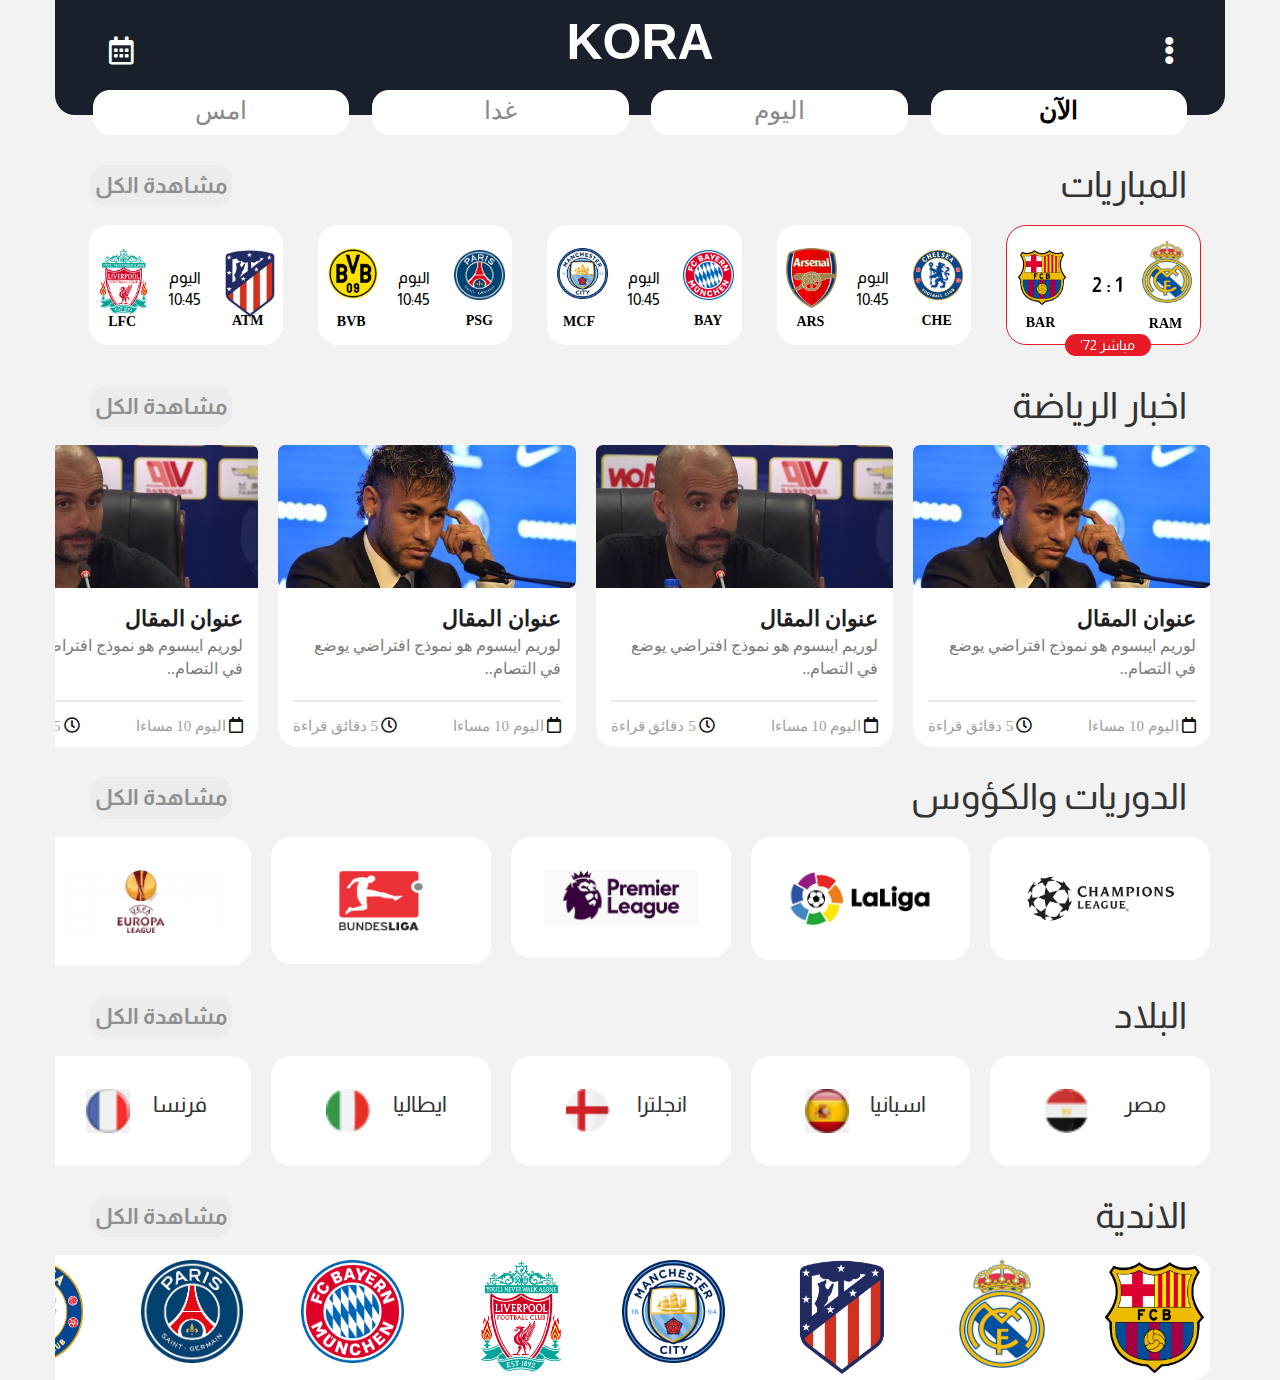
==== index.html @ 24bb3cb2 "remove old images and add new image and add some adjustment" ====
<!DOCTYPE html>
<html lang="ar" dir="ltr">
    <head>
        <meta charset="utf-8">
        <meta name="viewport" content="width=device-width, initial-scale=1.0">
        <title>Koora page</title>
        <link rel="stylesheet" href="css/all.min.css">
        <link rel="stylesheet" href="https://fonts.googleapis.com/css2?family=Almarai&display=swap">
        <link rel="stylesheet" href="https://fonts.googleapis.com/css2?family=Almarai:wght@400;700&display=swap">
        <link rel="stylesheet" href="css/bootstrap-rtl.min.css">
        <link rel="stylesheet" href="https://cdnjs.cloudflare.com/ajax/libs/OwlCarousel2/2.3.4/assets/owl.carousel.min.css">
        <link rel="stylesheet" href="css/bootstrap.css">
        <link rel="stylesheet" href="css/home.css?v=6">
    </head>
    <body>
        <!-- start header -->
        <section class="header">
            <div class="container special-container">
                    <h1 class="text-center">KORA</h1>
                    <div class="icon-left">
                        <i class="far fa-calendar-alt fa-2x fa-fw"></i>
                    </div>
                    <div class="icon-right">
                        <i class="fas fa-ellipsis-v fa-2x fa-fw"></i>
                    </div>
                    <div class="boxs">
                        <div class="box col-xs-3"> امس</div>
                        <div class="box col-xs-3">غدا</div>
                        <div class="box col-xs-3">اليوم</div>
                        <div class="box col-xs-3"><span class="active">الآن</span></div>
                    </div>
                    <div class="clearfix"></div>
            </div>
        </section>
        <!-- end header -->

        <!-- start section matches -->
        <section class="matches">
            <div class="container">
                <div class="row">
                    <div class="head head-special">
                        <h2> المباريات </h2>
                        <button>مشاهدة الكل</button>
                    </div>

                    <div class="slider owl-carousel">
                        <a href="Running-match.html">
                            <div class="main">
                                <div class="card card-height card-border">
                                    <div class="cont-img img-right img-rma">
                                        <img src="img/home/Real_Madrid.png" alt="RAM">
                                    </div>
                                    <div class="abb abb-ram">RAM</div>
                                    
                                    <div class="spacial-one">1 : 2</div>
                                    <div class="cont-img img-left img-bar">
                                        <img src="img/home/Barca.png" alt="BAR">
                                    </div>
                                    <div class="abb abb-bar">BAR</div>
                                </div>
                                <div class="live"> مباشر 72'</div>
                            </div>
                        </a>

                        <a href="Running-match.html">
                            <div class="main">
                                <div class="card card-height">
                                    <div class="cont-img img-right img-che">
                                        <img src="img/home/Chelsea.png" alt="CHE">
                                    </div>
                                    <div class="abb abb-che">CHE</div>
                                    
                                    <div class="spacial-two"> اليوم <br> 10:45 </div>
                                    <div class="cont-img img-left img-arc">
                                        <img src="img/home/Arsenal.png" alt="ARS">
                                    </div>
                                    <div class="abb abb-arc">ARS</div>
                                </div>
                            </div>
                        </a>

                        <a href="Running-match.html">
                            <div class="main">
                                <div class="card card-height">
                                    <div class="cont-img img-right img-che">
                                        <img src="img/home/Bayern.png" alt="BAY">
                                    </div>
                                    <div class="abb abb-che">BAY</div>
                                    
                                    <div class="spacial-two"> اليوم <br> 10:45 </div>
                                    <div class="cont-img img-left img-arc">
                                        <img src="img/home/Manchester_City.png" alt="MCF">
                                    </div>
                                    <div class="abb abb-arc">MCF</div>
                                </div>
                            </div>
                        </a>
                        
                        <a href="Running-match.html">
                            <div class="main">
                                <div class="card card-height">
                                    <div class="cont-img img-right img-che">
                                        <img src="img/home/Paris_san.png" alt="PSG">
                                    </div>
                                    <div class="abb abb-che">PSG</div>
                                    
                                    <div class="spacial-two"> اليوم <br> 10:45 </div>
                                    <div class="cont-img img-left img-arc">
                                        <img src="img/home/Borussia_Dortmund.png" alt="BVB">
                                    </div>
                                    <div class="abb abb-arc">BVB</div>
                                </div>
                            </div>
                        </a>
                        
                        <a href="Running-match.html">
                            <div class="main">
                                <div class="card card-height">
                                    <div class="cont-img img-right img-che">
                                        <img src="img/home/Atletico_Madrid.png" alt="ATM">
                                    </div>
                                    <div class="abb abb-che">ATM</div>
                                    
                                    <div class="spacial-two"> اليوم <br> 10:45 </div>
                                    <div class="cont-img img-left img-arc">
                                        <img src="img/home/Liverpool.png" alt="LFC">
                                    </div>
                                    <div class="abb abb-arc">LFC</div>
                                </div>
                            </div>
                        </a>
                        
                    </div>
                </div>
            </div>
        </section>
        <!-- End section matches -->

        <!-- start section article -->
        <section class="article">
            <div class="container">
                <div class="row">
                    <div class="head">
                        <h2> اخبار الرياضة </h2>
                        <button>مشاهدة الكل</button>
                    </div>

                    <div class="slider1 owl-carousel">
                        <a href="news.html">
                            <div class="card ">
                                <div class="img">
                                    <img src="img/home/img1.png" alt="img1">
                                </div>
                                <div class="content">
                                    <div class="title">عنوان المقال</div>
                                    <p>لوريم ايبسوم هو نموذج افتراضي يوضع في التصام..</p>
                                    <hr>
                                    <div class="btnone">
                                        <i class="far fa-calendar"></i>
                                        <span> اليوم 10 مساءا </span>
                                    </div>
                                    <div class="btntwo">
                                        <i class="far fa-clock"></i>
                                        <span>  5 دقائق قراءة</span>
                                    </div>
                                </div>
                            </div>
                        </a>
                        
                        <a href="news.html">
                            <div class="card ">
                                <div class="img">
                                    <img src="img/home/img2.png" alt="img2">
                                </div>
                                <div class="content">
                                    <div class="title">عنوان المقال</div>
                                    <p>لوريم ايبسوم هو نموذج افتراضي يوضع في التصام..</p>
                                    <hr>
                                    <div class="btnone">
                                        <i class="far fa-calendar"></i>
                                        <span> اليوم 10 مساءا </span>
                                    </div>
                                    <div class="btntwo">
                                        <i class="far fa-clock"></i>
                                        <span>  5 دقائق قراءة</span>
                                    </div>
                                </div>
                            </div>
                        </a>

                        <a href="news.html">
                            <div class="card ">
                                <div class="img">
                                    <img src="img/home/img1.png" alt="img1">
                                </div>
                                <div class="content">
                                    <div class="title">عنوان المقال</div>
                                    <p>لوريم ايبسوم هو نموذج افتراضي يوضع في التصام..</p>
                                    <hr>
                                    <div class="btnone">
                                        <i class="far fa-calendar"></i>
                                        <span> اليوم 10 مساءا </span>
                                    </div>
                                    <div class="btntwo">
                                        <i class="far fa-clock"></i>
                                        <span>  5 دقائق قراءة</span>
                                    </div>
                                </div>
                            </div>
                        </a>

                        <a href="news.html">
                            <div class="card ">
                                <div class="img">
                                    <img src="img/home/img2.png" alt="img2">
                                </div>
                                <div class="content">
                                    <div class="title">عنوان المقال</div>
                                    <p>لوريم ايبسوم هو نموذج افتراضي يوضع في التصام..</p>
                                    <hr>
                                    <div class="btnone">
                                        <i class="far fa-calendar"></i>
                                        <span> اليوم 10 مساءا </span>
                                    </div>
                                    <div class="btntwo">
                                        <i class="far fa-clock"></i>
                                        <span>  5 دقائق قراءة</span>
                                    </div>
                                </div>
                            </div>
                        </a>

                        <a href="news.html">
                            <div class="card ">
                                <div class="img">
                                    <img src="img/home/img1.png" alt="img1">
                                </div>
                                <div class="content">
                                    <div class="title">عنوان المقال</div>
                                    <p>لوريم ايبسوم هو نموذج افتراضي يوضع في التصام..</p>
                                    <hr>
                                    <div class="btnone">
                                        <i class="far fa-calendar"></i>
                                        <span> اليوم 10 مساءا </span>
                                    </div>
                                    <div class="btntwo">
                                        <i class="far fa-clock"></i>
                                        <span>  5 دقائق قراءة</span>
                                    </div>
                                </div>
                            </div>
                        </a>

                    </div>
                </div>
            </div>
        </section>
        <!-- End section artical -->

        <!-- Start section league -->
        <section class="league">
            <div class="container">
                <div class="row">
                    <div class="head">
                        <h2> الدوريات والكؤوس </h2>
                        <button>مشاهدة الكل</button>
                    </div>

                    <div class="slider2 owl-carousel">
                        <div class="card ">
                            <div class="img img-format">
                                <img src="img/home/01.png" alt="Champios legague">
                            </div>
                        </div>

                        <div class="card ">
                            <div class="img img-format">
                                <img src="img/home/02.png" alt="laliga">
                            </div>
                        </div>

                        <div class="card ">
                            <div class="img img-format">
                                <img src="img/home/03.jpg" alt="primer league">
                            </div>
                        </div>

                        <div class="card ">
                            <div class="img img-format">
                                <img src="img/home/04.jpg" alt="Boundes liga">
                            </div>
                        </div>

                        <div class="card ">
                            <div class="img img-format">
                                <img src="img/home/05.jpg" alt="europa legague">
                            </div>
                        </div>

                    </div>
                </div>
            </div>
        </section>
        <!-- End section league -->

        <!-- start section countries -->
        <section class="countries">
            <div class="container">
                <div class="row">
                    <div class="head">
                        <h2>  البلاد </h2>
                        <button>مشاهدة الكل</button>
                    </div>
                    <div class="slider3 owl-carousel">
                        <div class="card">
                            <div class="img">
                                <span>مصر</span>
                                <img src="img/home/egypt.png" alt="flag of egypt">
                            </div>
                        </div>
                        <div class="card">
                            <div class="img">
                                <span>اسبانيا</span>
                                <img src="img/home/spanish.png" alt="flag of spanish">
                            </div>
                        </div>
                        <div class="card">
                            <div class="img">
                                <span>انجلترا</span>
                                <img src="img/home/england.png" alt="flag of england">
                            </div>
                        </div>
                        <div class="card">
                            <div class="img">
                                <span>ايطاليا</span>
                                <img src="img/home/italy.png" alt="flag of Italy">
                            </div>
                        </div>
                        <div class="card">
                            <div class="img">
                                <span>فرنسا</span>
                                <img src="img/home/france.png" alt="flag of France">
                            </div>
                        </div>

                    </div>
                </div>
            </div>
        </section>
        <!-- End section countries -->

        <!-- start section clubs -->
        <section class="countries">
            <div class="container">
                <div class="row">
                    <div class="head">
                        <h2>  الاندية </h2>
                        <button>مشاهدة الكل</button>
                    </div>

                    <div class="slider4 owl-carousel">
                        <a href="club.html">
                            <div class="card">
                                <div class="img">
                                    <img src="img/home/Barca.png" alt="Barca_logo">
                                </div>
                            </div>
                        </a>
                        
                        <a href="club.html">
                            <div class="card">
                                <div class="img reset-image">
                                    <img src="img/home/Real_Madrid.png" alt="Real_Madrid_logo">
                                </div>
                            </div>
                        </a>

                        <a href="club.html">
                            <div class="card">
                                <div class="img reset-image">
                                    <img src="img/home/Atletico_Madrid.png" alt="Atletico_Madrid_logo">
                                </div>
                            </div>
                        </a>
                        
                        <a href="club.html">
                            <div class="card">
                                <div class="img">
                                    <img src="img/home/Manchester_City.png" alt="Manchester_City_logo">
                                </div>
                            </div>
                        </a>

                        <a href="club.html">
                            <div class="card">
                                <div class="img reset-image">
                                    <img src="img/home/Liverpool.png" alt="Liverpool_logo">
                                </div>
                            </div>
                        </a>

                        <a href="club.html">
                            <div class="card">
                                <div class="img">
                                    <img src="img/home/Bayern.png" alt="Bayern_logo">
                                </div>
                            </div>
                        </a>

                        <a href="club.html">
                            <div class="card">
                                <div class="img">
                                    <img src="img/home/Paris_san.png" alt="Paris_san_logo">
                                </div>
                            </div>
                        </a>

                        <a href="club.html">
                            <div class="card">
                                <div class="img">
                                    <img src="img/home/Chelsea.png" alt="Chelsea_logo">
                                </div>
                            </div>
                        </a>

                        <a href="club.html">
                            <div class="card">
                                <div class="img">
                                    <img src="img/home/Borussia_Dortmund.png" alt="Borussia_Dortmund_logo">
                                </div>
                            </div>
                        </a>

                    </div>
                </div>
            </div>
        </section>
        <!-- End section clubs -->

        <script src="https://code.jquery.com/jquery-3.5.1.js"></script>
        <script src="https://cdnjs.cloudflare.com/ajax/libs/OwlCarousel2/2.3.4/owl.carousel.min.js"></script>
        <script src="js/bootstrap.min.js"></script>
        <script>
            
        $(".slider").owlCarousel({
        loop: true,
        rtl: true,
        // items: 1.4,
        nav:false,
        responsiveClass: true,
            responsive: {
                0: {
                    items: 1.85 ,
                    margin:10
                },
                200: {
                    items: 1.0 ,
                    margin:10
                },
                280: {
                    items: 1.13 ,
                    margin:5
                },
                300: {
                    items: 1.3 ,
                    margin:16
                },
                320: {
                    items: 1.25 ,
                    margin:16
                },
                360: {
                    items: 1.4 ,
                    margin:16
                },
                375: {
                    items: 1.464 ,
                    margin:16
                },
                400: {
                    items: 1.6 ,
                    margin:16
                },
                470: {
                    items: 1.8 ,
                    margin:16
                },
                500: {
                    items: 2.1 ,
                    margin:10
                },
                540: {
                    items: 2.15 ,
                    margin:10
                },
                600: {
                    items: 2.35 ,
                    margin:10
                },
                630: {
                    items: 2.35 ,
                    margin:10
                },
                656: {
                    items: 2.5 ,
                    margin:10
                },
                700: {
                    items: 2.7 ,
                    margin:10
                },
                730: {
                    items: 2.9 ,
                    margin:10
                },
                760: {
                    items: 3.1 ,
                    margin:10
                },
                1000: {
                    items:4.2,
                    margin:15
                },
                1200: {
                    items:5.1,
                    margin:15
                },
                1500: {
                    items:5.15,
                    margin:15
                }
            }
        });

        $(".slider1").owlCarousel({
        loop: true,
        rtl: true,
        nav:false,
        responsiveClass: true,
            responsive: {
                0: {
                    items: 1.4 ,
                    margin:15
                },
                600: {
                    items: 2.2 ,
                    margin:20
                },
                1000: {
                    items: 3.7 ,
                    margin:20
                }
            }
        });

        $(".slider2").owlCarousel({
        loop: true,
        rtl: true,
        nav:false,
        responsiveClass: true,
            responsive: {
                0: {
                    items: 2.2,
                    margin:15
                },
                200: {
                    items: 2.2,
                    margin:10
                },
                600: {
                    items: 4.9,
                    margin:20
                },
                1000: {
                    items: 4.9,
                    margin:20
                }
            }
        });

        $(".slider3").owlCarousel({
        loop: true,
        rtl: true,
        nav:false,
        responsiveClass: true,
            responsive: {
                0: {
                    items: 3.5,
                    margin:15
                },
                200: {
                    items: 2.5,
                    margin:10
                },
                300: {
                    items: 3.5,
                    margin:10
                },
                500: {
                    items: 4.5,
                    margin:15
                },
                600: {
                    items: 4.9,
                    margin:20
                },
                700: {
                    items: 4.5,
                    margin:10
                },
                1000: {
                    items: 4.9,
                    margin:20
                }
            }
        });

        $(".slider4").owlCarousel({
        loop: true,
        rtl: true,
        nav:false,
        responsiveClass: true,
            responsive: {
                0: {
                    items: 7.2,
                    margin:5
                },
                600: {
                    items: 7.2,
                    // margin:20
                },
                1000: {
                    items: 7.2,
                }
            }
        });
        </script>
    </body>
</html>
---- css/home.css ----
body 
{
    background-color: #f2f2f2;
    font-family: Almarai ;
}
a {
    color: #000 !important;
    text-decoration: none !important;
}
/* start header */
.special-container {background-color: #191f2b;color: #FFF;border-radius: 0 0 20px 20px;}
.header{font-family: clear_sans, sans-serif;}
.header h1 {font-size:50px;font-weight: bold;margin: 0;margin-top: 15px;}
.icon-left {position:relative ;left:3%;}
.icon-left i {float: left;margin-top: -33px;} 
.icon-right {position:relative ;right:2%;}
.icon-right i {float: right;margin-top: -33px;} 
.box 
{
    font-size: 25px;
    line-height: 1.6;
    background-color:#FFF;
    border-radius: 17px;
    text-align: center;
    height: 45px;
    width: 22.5%;
    margin-left: 2%;
    top: 20px;
    color:#898989;
}
.box .active {font-weight: bold;color: #000;}
.clearfix {clear: both;}
/* end header */

/* start matches */
.row {margin-right:0;}
.head-special {margin-top: 50px !important;}
.head {margin-top: 30px;}
.head h2 {font-size: 36px;margin: 0;display: inline;margin-right:2%;}
button 
{
    float:left;
    color:#8F8F8F;
    background-color:#ECECEC;
    border:none;
    border-radius: 15px;
    font-size: 22px;
    padding: 5px;
    font-weight:bold;
    margin-left: 3%;
    outline: none;
} 
.owl-carousel {margin-top: 20px;}
.card {border-radius: 20px;background-color: #fff;}
.card-height {height: 120px;}
.card-border {border:1px solid #e71b26;}
.cont-img img {position: relative;width: 26% !important;}
.img-left img {float: left;left: 5%;}
.img-right img {float: right;right:4%;}
.img-rma img {margin-top: 8%;}
.img-bar img {margin-top: 2%;} 
.img-che img {margin-top: 13%;}          
.img-arc img {margin-top: 2%;}
.abb {position: relative;font-weight: bold;font-family: tahoma;}
.abb-ram {left: 17%;top: 75%;}
.abb-bar {right: 49%;top:57%;}
.abb-che {left: 16%;top: 72%;}
.abb-arc {right: 49.5%;top:56%;}
.spacial-one {position: absolute;right:41%;display: inline-block;font-size:20px;font-weight: bold;top: 35%;}
.spacial-two {position: absolute;right:43%;display: inline-block;font-size:16px;top: 35%;}
.live {background-color:#e71b26;color:#FFF;border-radius: 20px;width: 40%;height: 22px;text-align: center;line-height: 1.6;font-size: 14px;right: 28%;position: relative;margin-top: -5%;}

@media (max-width:767px){
    .header h1 {font-size: 36px;} 
    .box {font-size: 18px;line-height: 2.4;font-weight: bold;}
    .head h2 {font-size: 20px;font-weight: bold;}
    button 
    {
        float: left;
        color: #8F8F8F;
        background-color: #ECECEC;
        border: none;
        border-radius: 15px;
        font-size: 14px;
        padding: 5px;
        font-weight: bold;
        margin-left: 3%;
        line-height: 1.65;
    }
    .img-rma img {margin-top: 4%;}
    .img-bar img {margin-top: -1%;}
    .img-che img {margin-top: 10%;}
    .img-arc img {margin-top: -1%;}
}
@media only screen 
    and (device-width : 280px) 
    and (device-height : 653px) {
    .head h2 {font-size: 18px !important;}
}
@media only screen 
    and (device-width : 540px) 
    and (device-height : 720px) 
    and (-webkit-device-pixel-ratio :2)
    and (orientation : landscape) { 
        .img-che img { margin-top: 16%;}
        .img-rma img{margin-top: 10%;}
} 
/* End matches */

.slider{max-width: 1155px;display: flex;}
.slider .card {flex: 1;margin: 0 10px;background: #fff;}

/* start artical */
.slider .card .img{height: 200px;width: 100%;}
.article .slider .card .img img {height: 100%;width: 100%;object-fit: cover;border-radius:10px}
.article .slider .card {height: 400px;}
.article .slider .card .img {height: 262px}
.article .card .content {padding: 15px;}
.slider .card .content {padding: 10px 20px;}
.card .content .title{font-size: 22px;font-weight: 600;color: #1e2022;font-family: clear_sans;}
.article .card .content p{color: #7b7979;font-size: 16px;font-weight: 500;font-family: clear_sans;}
.card .content hr {margin-bottom: 30px;border-top: 2px solid #e9e9e9;}
.card .content .btnone {float: right;margin-top: -16px;}
.card .content .btntwo {float: left;margin-top: -16px;}
.card .content .btnone span , .card .content .btntwo span {color:#9F9F9F;font-family: ClearSans;font-size: 15px;}
.card .content  i{color: #141414;font-size: 16px;}
@media (max-width:767px) {
    .card .content .btnone span, .card .content .btntwo span {font-size: 12px;font-weight: bold;}
}
/* end artical */

/* start league */
.img-format img {padding: 15%;}
/* End league */

/* start countries */
.slider3 .card {background-color: #FFF;border-radius: 20px;}
.slider3 .card .img span {position: absolute;font-size: 22px;right: 20%;top: 30%;}
.slider3 .card .img img {padding: 15%;width:50%;position: relative;right: 40%; }
@media (max-width:767px) {
    .slider3 .card {background-color: #FFF;border-radius: 10px;}
    .slider3 .card .img span { position: absolute;font-size: 14px;right: 17%;top: 26%;}
    .slider3 .card .img img {margin-right: 6%; }
}
/* end countries */

/* start clubs */
.slider4 {background-color: #FFF;border-radius: 0 20px 20px 0;}
.slider4 .img {width: 70%}
.reset-image {width: 60% !important}
@media (max-width:767px) {
    .slider4 {background-color: #FFF;border-radius: 0 10px 10px 0; }
}
@media (min-width:767px) {
    .slider4 .img {padding:5px;}
}

/* end clubs */
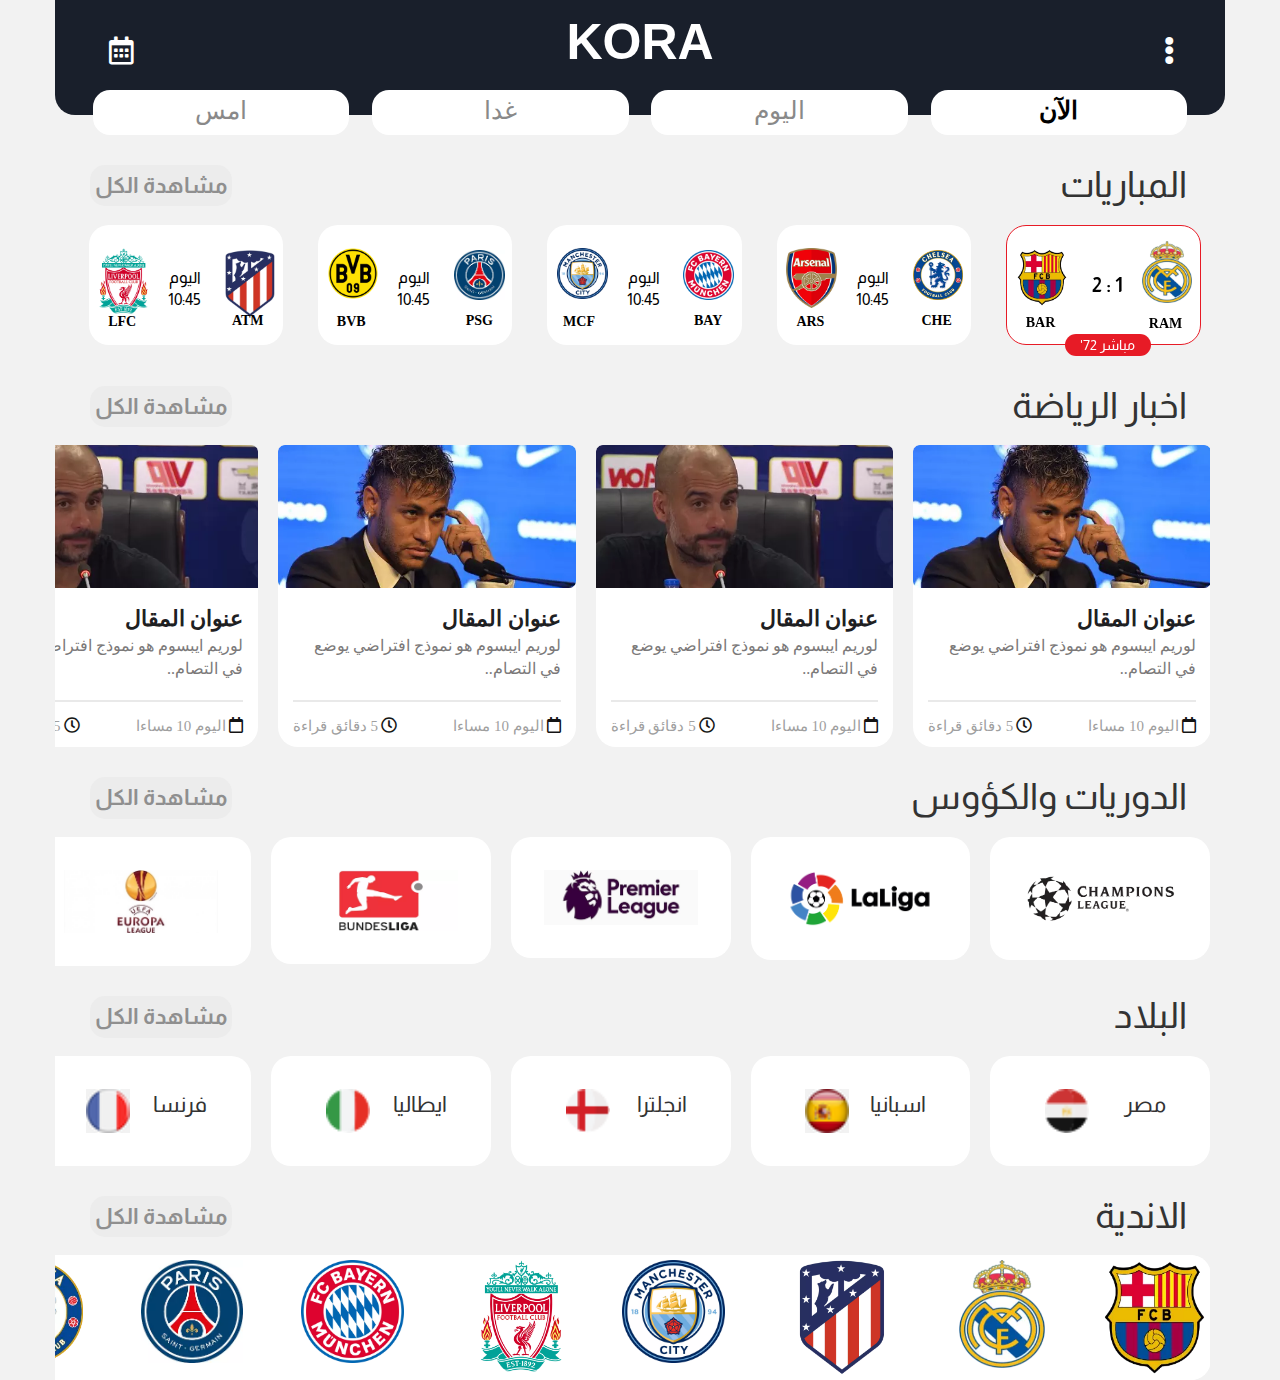
==== commit 7be9cb8b: "edit all paths of image" ====
--- a/index.html
+++ b/index.html
@@ -48,13 +48,13 @@
                             <div class="main">
                                 <div class="card card-height card-border">
                                     <div class="cont-img img-right img-rma">
-                                        <img src="img/home/Real_Madrid.png" alt="RAM">
+                                        <img src="img/clubs/Real_Madrid.webp" alt="RAM">
                                     </div>
                                     <div class="abb abb-ram">RAM</div>
                                     
                                     <div class="spacial-one">1 : 2</div>
                                     <div class="cont-img img-left img-bar">
-                                        <img src="img/home/Barca.png" alt="BAR">
+                                        <img src="img/clubs/Barca.webp" alt="BAR">
                                     </div>
                                     <div class="abb abb-bar">BAR</div>
                                 </div>
@@ -66,13 +66,13 @@
                             <div class="main">
                                 <div class="card card-height">
                                     <div class="cont-img img-right img-che">
-                                        <img src="img/home/Chelsea.png" alt="CHE">
+                                        <img src="img/clubs/Chelsea.webp" alt="CHE">
                                     </div>
                                     <div class="abb abb-che">CHE</div>
                                     
                                     <div class="spacial-two"> اليوم <br> 10:45 </div>
                                     <div class="cont-img img-left img-arc">
-                                        <img src="img/home/Arsenal.png" alt="ARS">
+                                        <img src="img/clubs/Arsenal.webp" alt="ARS">
                                     </div>
                                     <div class="abb abb-arc">ARS</div>
                                 </div>
@@ -83,13 +83,13 @@
                             <div class="main">
                                 <div class="card card-height">
                                     <div class="cont-img img-right img-che">
-                                        <img src="img/home/Bayern.png" alt="BAY">
+                                        <img src="img/clubs/Bayern.webp" alt="BAY">
                                     </div>
                                     <div class="abb abb-che">BAY</div>
                                     
                                     <div class="spacial-two"> اليوم <br> 10:45 </div>
                                     <div class="cont-img img-left img-arc">
-                                        <img src="img/home/Manchester_City.png" alt="MCF">
+                                        <img src="img/clubs/Manchester_City.webp" alt="MCF">
                                     </div>
                                     <div class="abb abb-arc">MCF</div>
                                 </div>
@@ -100,13 +100,13 @@
                             <div class="main">
                                 <div class="card card-height">
                                     <div class="cont-img img-right img-che">
-                                        <img src="img/home/Paris_san.png" alt="PSG">
+                                        <img src="img/clubs/Paris_san.webp" alt="PSG">
                                     </div>
                                     <div class="abb abb-che">PSG</div>
                                     
                                     <div class="spacial-two"> اليوم <br> 10:45 </div>
                                     <div class="cont-img img-left img-arc">
-                                        <img src="img/home/Borussia_Dortmund.png" alt="BVB">
+                                        <img src="img/clubs/Borussia_Dortmund.webp" alt="BVB">
                                     </div>
                                     <div class="abb abb-arc">BVB</div>
                                 </div>
@@ -117,13 +117,13 @@
                             <div class="main">
                                 <div class="card card-height">
                                     <div class="cont-img img-right img-che">
-                                        <img src="img/home/Atletico_Madrid.png" alt="ATM">
+                                        <img src="img/clubs/Atletico_Madrid.webp" alt="ATM">
                                     </div>
                                     <div class="abb abb-che">ATM</div>
                                     
                                     <div class="spacial-two"> اليوم <br> 10:45 </div>
                                     <div class="cont-img img-left img-arc">
-                                        <img src="img/home/Liverpool.png" alt="LFC">
+                                        <img src="img/clubs/Liverpool.webp" alt="LFC">
                                     </div>
                                     <div class="abb abb-arc">LFC</div>
                                 </div>
@@ -149,7 +149,7 @@
                         <a href="news.html">
                             <div class="card ">
                                 <div class="img">
-                                    <img src="img/home/img1.png" alt="img1">
+                                    <img src="img/news/new1.webp" alt="img1">
                                 </div>
                                 <div class="content">
                                     <div class="title">عنوان المقال</div>
@@ -170,7 +170,7 @@
                         <a href="news.html">
                             <div class="card ">
                                 <div class="img">
-                                    <img src="img/home/img2.png" alt="img2">
+                                    <img src="img/news/new2.webp" alt="img2">
                                 </div>
                                 <div class="content">
                                     <div class="title">عنوان المقال</div>
@@ -191,7 +191,7 @@
                         <a href="news.html">
                             <div class="card ">
                                 <div class="img">
-                                    <img src="img/home/img1.png" alt="img1">
+                                    <img src="img/news/new1.webp" alt="img1">
                                 </div>
                                 <div class="content">
                                     <div class="title">عنوان المقال</div>
@@ -212,7 +212,7 @@
                         <a href="news.html">
                             <div class="card ">
                                 <div class="img">
-                                    <img src="img/home/img2.png" alt="img2">
+                                    <img src="img/news/new2.webp" alt="img2">
                                 </div>
                                 <div class="content">
                                     <div class="title">عنوان المقال</div>
@@ -233,7 +233,7 @@
                         <a href="news.html">
                             <div class="card ">
                                 <div class="img">
-                                    <img src="img/home/img1.png" alt="img1">
+                                    <img src="img/news/new1.webp" alt="img1">
                                 </div>
                                 <div class="content">
                                     <div class="title">عنوان المقال</div>
@@ -269,31 +269,31 @@
                     <div class="slider2 owl-carousel">
                         <div class="card ">
                             <div class="img img-format">
-                                <img src="img/home/01.png" alt="Champios legague">
+                                <img src="img/championship/Champios.webp" alt="Champios legague">
                             </div>
                         </div>
 
                         <div class="card ">
                             <div class="img img-format">
-                                <img src="img/home/02.png" alt="laliga">
+                                <img src="img/championship/laliga.webp" alt="laliga">
                             </div>
                         </div>
 
                         <div class="card ">
                             <div class="img img-format">
-                                <img src="img/home/03.jpg" alt="primer league">
+                                <img src="img/championship/primer.webp" alt="primer league">
                             </div>
                         </div>
 
                         <div class="card ">
                             <div class="img img-format">
-                                <img src="img/home/04.jpg" alt="Boundes liga">
+                                <img src="img/championship/Boundes.webp" alt="Boundes liga">
                             </div>
                         </div>
 
                         <div class="card ">
                             <div class="img img-format">
-                                <img src="img/home/05.jpg" alt="europa legague">
+                                <img src="img/championship/europa.webp" alt="europa legague">
                             </div>
                         </div>
 
@@ -315,31 +315,31 @@
                         <div class="card">
                             <div class="img">
                                 <span>مصر</span>
-                                <img src="img/home/egypt.png" alt="flag of egypt">
+                                <img src="img/countries/egypt.png" alt="flag of egypt">
                             </div>
                         </div>
                         <div class="card">
                             <div class="img">
                                 <span>اسبانيا</span>
-                                <img src="img/home/spanish.png" alt="flag of spanish">
+                                <img src="img/countries/spanish.png" alt="flag of spanish">
                             </div>
                         </div>
                         <div class="card">
                             <div class="img">
                                 <span>انجلترا</span>
-                                <img src="img/home/england.png" alt="flag of england">
+                                <img src="img/countries/england.png" alt="flag of england">
                             </div>
                         </div>
                         <div class="card">
                             <div class="img">
                                 <span>ايطاليا</span>
-                                <img src="img/home/italy.png" alt="flag of Italy">
+                                <img src="img/countries/italy.png" alt="flag of Italy">
                             </div>
                         </div>
                         <div class="card">
                             <div class="img">
                                 <span>فرنسا</span>
-                                <img src="img/home/france.png" alt="flag of France">
+                                <img src="img/countries/france.png" alt="flag of France">
                             </div>
                         </div>
 
@@ -362,7 +362,7 @@
                         <a href="club.html">
                             <div class="card">
                                 <div class="img">
-                                    <img src="img/home/Barca.png" alt="Barca_logo">
+                                    <img src="img/clubs/Barca.webp" alt="Barca_logo">
                                 </div>
                             </div>
                         </a>
@@ -370,7 +370,7 @@
                         <a href="club.html">
                             <div class="card">
                                 <div class="img reset-image">
-                                    <img src="img/home/Real_Madrid.png" alt="Real_Madrid_logo">
+                                    <img src="img/clubs/Real_Madrid.webp" alt="Real_Madrid_logo">
                                 </div>
                             </div>
                         </a>
@@ -378,7 +378,7 @@
                         <a href="club.html">
                             <div class="card">
                                 <div class="img reset-image">
-                                    <img src="img/home/Atletico_Madrid.png" alt="Atletico_Madrid_logo">
+                                    <img src="img/clubs/Atletico_Madrid.webp" alt="Atletico_Madrid_logo">
                                 </div>
                             </div>
                         </a>
@@ -386,7 +386,7 @@
                         <a href="club.html">
                             <div class="card">
                                 <div class="img">
-                                    <img src="img/home/Manchester_City.png" alt="Manchester_City_logo">
+                                    <img src="img/clubs/Manchester_City.webp" alt="Manchester_City_logo">
                                 </div>
                             </div>
                         </a>
@@ -394,39 +394,39 @@
                         <a href="club.html">
                             <div class="card">
                                 <div class="img reset-image">
-                                    <img src="img/home/Liverpool.png" alt="Liverpool_logo">
-                                </div>
-                            </div>
-                        </a>
-
-                        <a href="club.html">
-                            <div class="card">
-                                <div class="img">
-                                    <img src="img/home/Bayern.png" alt="Bayern_logo">
-                                </div>
-                            </div>
-                        </a>
-
-                        <a href="club.html">
-                            <div class="card">
-                                <div class="img">
-                                    <img src="img/home/Paris_san.png" alt="Paris_san_logo">
-                                </div>
-                            </div>
-                        </a>
-
-                        <a href="club.html">
-                            <div class="card">
-                                <div class="img">
-                                    <img src="img/home/Chelsea.png" alt="Chelsea_logo">
-                                </div>
-                            </div>
-                        </a>
-
-                        <a href="club.html">
-                            <div class="card">
-                                <div class="img">
-                                    <img src="img/home/Borussia_Dortmund.png" alt="Borussia_Dortmund_logo">
+                                    <img src="img/clubs/Liverpool.webp" alt="Liverpool_logo">
+                                </div>
+                            </div>
+                        </a>
+
+                        <a href="club.html">
+                            <div class="card">
+                                <div class="img">
+                                    <img src="img/clubs/Bayern.webp" alt="Bayern_logo">
+                                </div>
+                            </div>
+                        </a>
+
+                        <a href="club.html">
+                            <div class="card">
+                                <div class="img">
+                                    <img src="img/clubs/Paris_san.webp" alt="Paris_san_logo">
+                                </div>
+                            </div>
+                        </a>
+
+                        <a href="club.html">
+                            <div class="card">
+                                <div class="img">
+                                    <img src="img/clubs/Chelsea.webp" alt="Chelsea_logo">
+                                </div>
+                            </div>
+                        </a>
+
+                        <a href="club.html">
+                            <div class="card">
+                                <div class="img">
+                                    <img src="img/clubs/Borussia_Dortmund.webp" alt="Borussia_Dortmund_logo">
                                 </div>
                             </div>
                         </a>
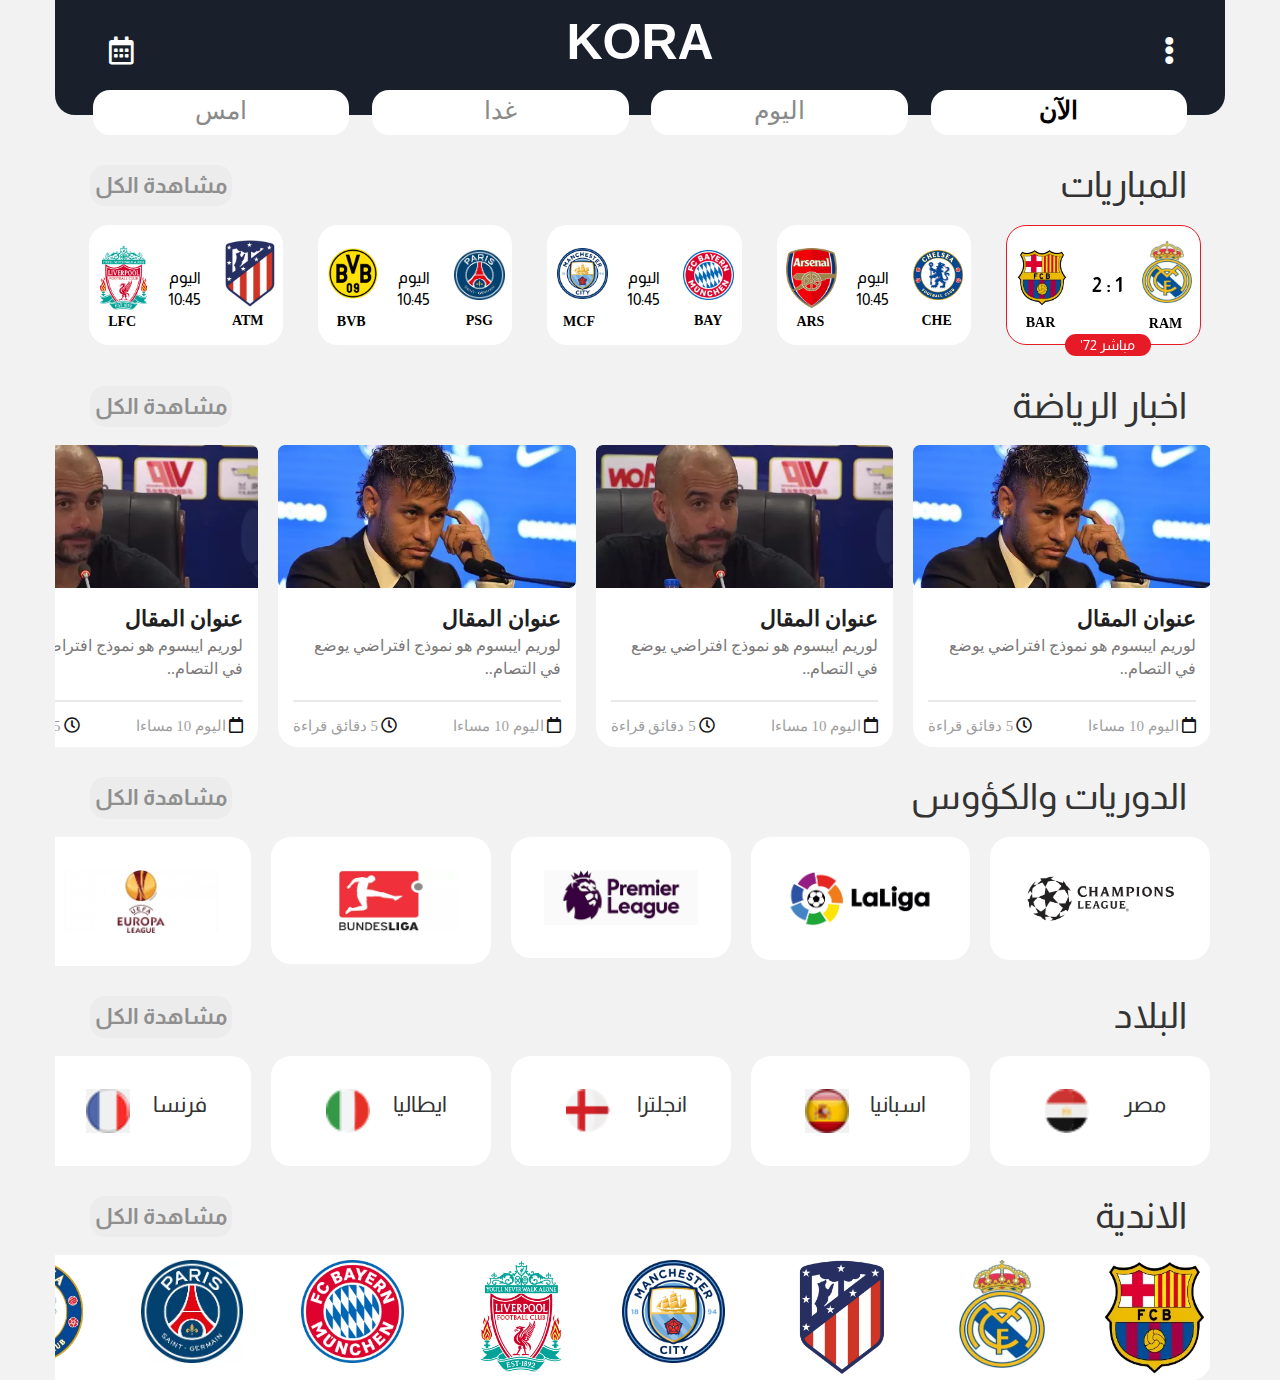
==== commit 59876cab: "edit simple related of image club" ====
--- a/index.html
+++ b/index.html
@@ -116,13 +116,13 @@
                         <a href="Running-match.html">
                             <div class="main">
                                 <div class="card card-height">
-                                    <div class="cont-img img-right img-che">
+                                    <div class="cont-img img-right img-atm">
                                         <img src="img/clubs/Atletico_Madrid.webp" alt="ATM">
                                     </div>
                                     <div class="abb abb-che">ATM</div>
                                     
                                     <div class="spacial-two"> اليوم <br> 10:45 </div>
-                                    <div class="cont-img img-left img-arc">
+                                    <div class="cont-img img-left">
                                         <img src="img/clubs/Liverpool.webp" alt="LFC">
                                     </div>
                                     <div class="abb abb-arc">LFC</div>
--- a/css/home.css
+++ b/css/home.css
@@ -57,10 +57,11 @@
 .cont-img img {position: relative;width: 26% !important;}
 .img-left img {float: left;left: 5%;}
 .img-right img {float: right;right:4%;}
-.img-rma img {margin-top: 8%;}
+.img-rma img , .img-atm img {margin-top: 8%;}
 .img-bar img {margin-top: 2%;} 
 .img-che img {margin-top: 13%;}          
 .img-arc img {margin-top: 2%;}
+
 .abb {position: relative;font-weight: bold;font-family: tahoma;}
 .abb-ram {left: 17%;top: 75%;}
 .abb-bar {right: 49%;top:57%;}
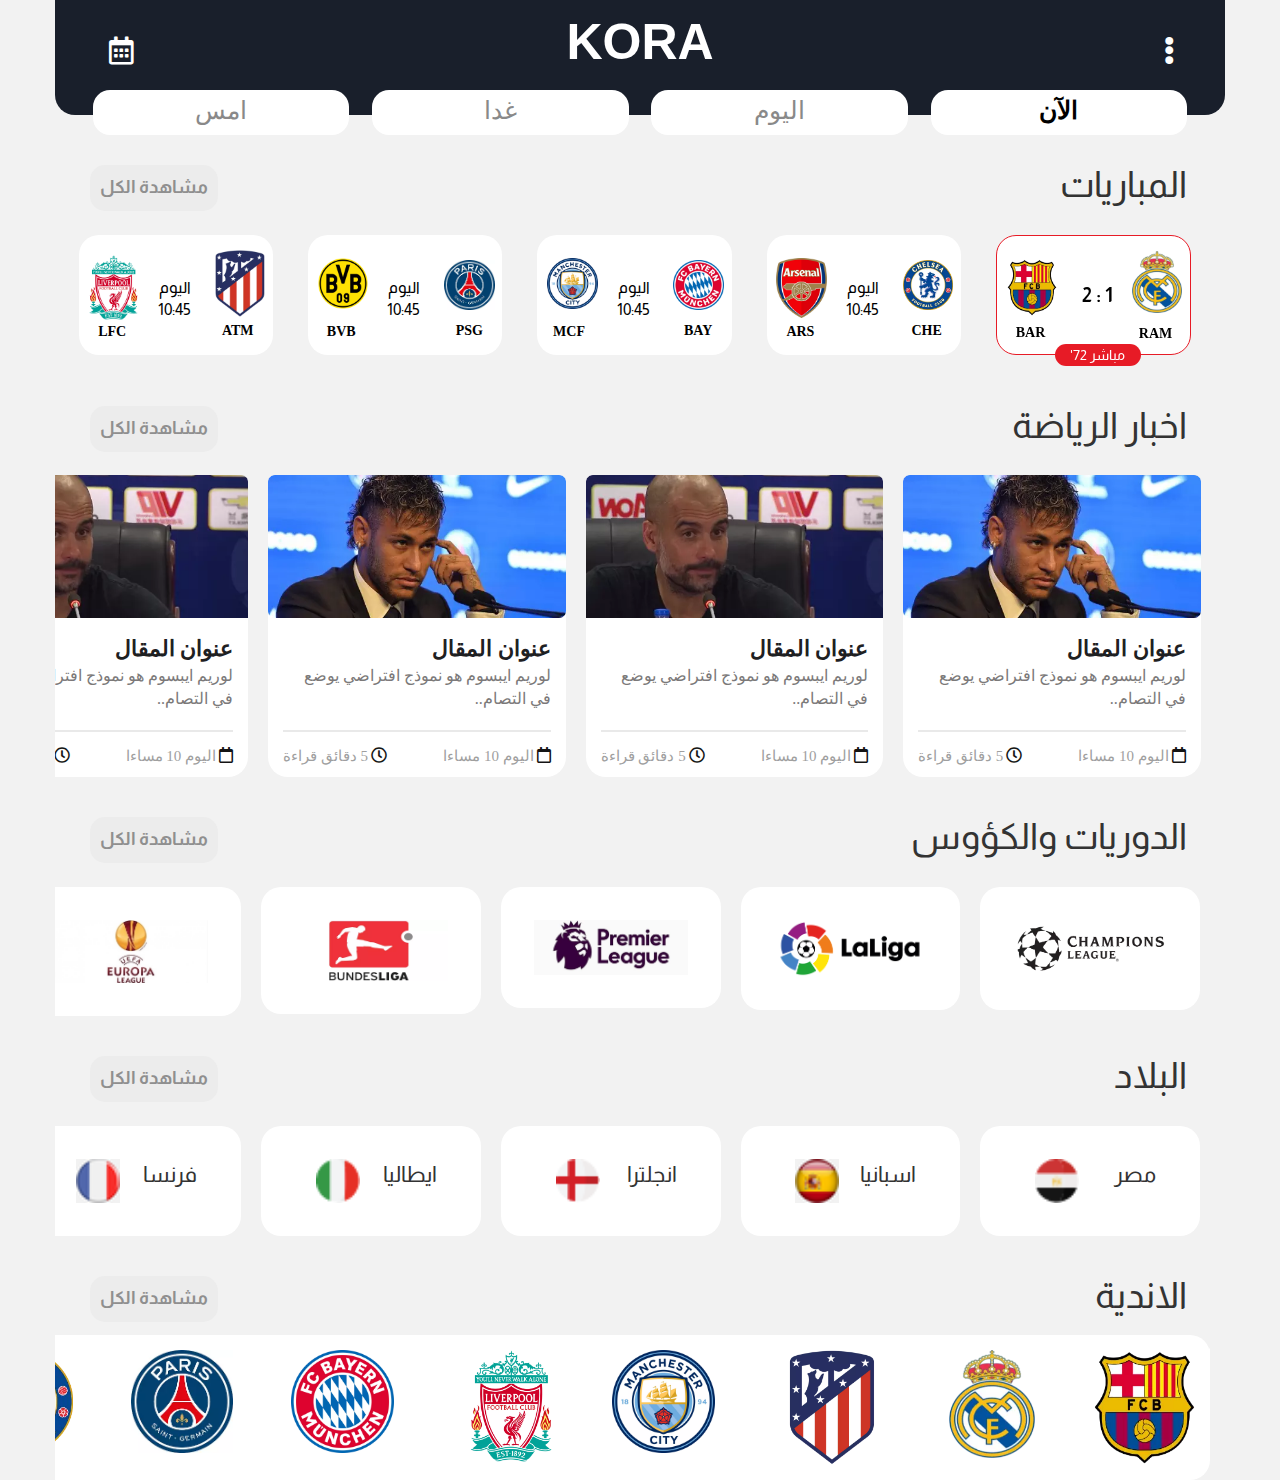
==== commit a683403a: "reset silder of clubs in home page" ====
--- a/index.html
+++ b/index.html
@@ -44,7 +44,7 @@
                     </div>
 
                     <div class="slider owl-carousel">
-                        <a href="Running-match.html">
+                        <a href="html/Running-match.html">
                             <div class="main">
                                 <div class="card card-height card-border">
                                     <div class="cont-img img-right img-rma">
@@ -62,7 +62,7 @@
                             </div>
                         </a>
 
-                        <a href="Running-match.html">
+                        <a href="html/Running-match.html">
                             <div class="main">
                                 <div class="card card-height">
                                     <div class="cont-img img-right img-che">
@@ -79,7 +79,7 @@
                             </div>
                         </a>
 
-                        <a href="Running-match.html">
+                        <a href="html/Running-match.html">
                             <div class="main">
                                 <div class="card card-height">
                                     <div class="cont-img img-right img-che">
@@ -96,7 +96,7 @@
                             </div>
                         </a>
                         
-                        <a href="Running-match.html">
+                        <a href="html/Running-match.html">
                             <div class="main">
                                 <div class="card card-height">
                                     <div class="cont-img img-right img-che">
@@ -113,7 +113,7 @@
                             </div>
                         </a>
                         
-                        <a href="Running-match.html">
+                        <a href="html/Running-match.html">
                             <div class="main">
                                 <div class="card card-height">
                                     <div class="cont-img img-right img-atm">
@@ -146,7 +146,7 @@
                     </div>
 
                     <div class="slider1 owl-carousel">
-                        <a href="news.html">
+                        <a href="html/news.html">
                             <div class="card ">
                                 <div class="img">
                                     <img src="img/news/new1.webp" alt="img1">
@@ -167,7 +167,7 @@
                             </div>
                         </a>
                         
-                        <a href="news.html">
+                        <a href="html/news.html">
                             <div class="card ">
                                 <div class="img">
                                     <img src="img/news/new2.webp" alt="img2">
@@ -188,7 +188,7 @@
                             </div>
                         </a>
 
-                        <a href="news.html">
+                        <a href="html/news.html">
                             <div class="card ">
                                 <div class="img">
                                     <img src="img/news/new1.webp" alt="img1">
@@ -209,7 +209,7 @@
                             </div>
                         </a>
 
-                        <a href="news.html">
+                        <a href="html/news.html">
                             <div class="card ">
                                 <div class="img">
                                     <img src="img/news/new2.webp" alt="img2">
@@ -230,7 +230,7 @@
                             </div>
                         </a>
 
-                        <a href="news.html">
+                        <a href="html/news.html">
                             <div class="card ">
                                 <div class="img">
                                     <img src="img/news/new1.webp" alt="img1">
@@ -359,7 +359,7 @@
                     </div>
 
                     <div class="slider4 owl-carousel">
-                        <a href="club.html">
+                        <a href="html/club.html">
                             <div class="card">
                                 <div class="img">
                                     <img src="img/clubs/Barca.webp" alt="Barca_logo">
@@ -367,7 +367,7 @@
                             </div>
                         </a>
                         
-                        <a href="club.html">
+                        <a href="html/club.html">
                             <div class="card">
                                 <div class="img reset-image">
                                     <img src="img/clubs/Real_Madrid.webp" alt="Real_Madrid_logo">
@@ -375,7 +375,7 @@
                             </div>
                         </a>
 
-                        <a href="club.html">
+                        <a href="html/club.html">
                             <div class="card">
                                 <div class="img reset-image">
                                     <img src="img/clubs/Atletico_Madrid.webp" alt="Atletico_Madrid_logo">
@@ -383,7 +383,7 @@
                             </div>
                         </a>
                         
-                        <a href="club.html">
+                        <a href="html/club.html">
                             <div class="card">
                                 <div class="img">
                                     <img src="img/clubs/Manchester_City.webp" alt="Manchester_City_logo">
@@ -391,7 +391,7 @@
                             </div>
                         </a>
 
-                        <a href="club.html">
+                        <a href="html/club.html">
                             <div class="card">
                                 <div class="img reset-image">
                                     <img src="img/clubs/Liverpool.webp" alt="Liverpool_logo">
@@ -399,7 +399,7 @@
                             </div>
                         </a>
 
-                        <a href="club.html">
+                        <a href="html/club.html">
                             <div class="card">
                                 <div class="img">
                                     <img src="img/clubs/Bayern.webp" alt="Bayern_logo">
@@ -407,7 +407,7 @@
                             </div>
                         </a>
 
-                        <a href="club.html">
+                        <a href="html/club.html">
                             <div class="card">
                                 <div class="img">
                                     <img src="img/clubs/Paris_san.webp" alt="Paris_san_logo">
@@ -415,7 +415,7 @@
                             </div>
                         </a>
 
-                        <a href="club.html">
+                        <a href="html/club.html">
                             <div class="card">
                                 <div class="img">
                                     <img src="img/clubs/Chelsea.webp" alt="Chelsea_logo">
@@ -423,7 +423,7 @@
                             </div>
                         </a>
 
-                        <a href="club.html">
+                        <a href="html/club.html">
                             <div class="card">
                                 <div class="img">
                                     <img src="img/clubs/Borussia_Dortmund.webp" alt="Borussia_Dortmund_logo">
@@ -622,12 +622,11 @@
         responsiveClass: true,
             responsive: {
                 0: {
-                    items: 7.2,
-                    margin:5
+                    items: 6.4,
+                    // margin:5
                 },
                 600: {
                     items: 7.2,
-                    // margin:20
                 },
                 1000: {
                     items: 7.2,
--- a/css/home.css
+++ b/css/home.css
@@ -11,10 +11,10 @@
 .special-container {background-color: #191f2b;color: #FFF;border-radius: 0 0 20px 20px;}
 .header{font-family: clear_sans, sans-serif;}
 .header h1 {font-size:50px;font-weight: bold;margin: 0;margin-top: 15px;}
-.icon-left {position:relative ;left:3%;}
+.icon-left {position:relative ;left:3%;cursor: pointer;}
 .icon-left i {float: left;margin-top: -33px;} 
 .icon-right {position:relative ;right:2%;}
-.icon-right i {float: right;margin-top: -33px;} 
+.icon-right i {float: right;margin-top: -33px;cursor: pointer;} 
 .box 
 {
     font-size: 25px;
@@ -44,13 +44,14 @@
     background-color:#ECECEC;
     border:none;
     border-radius: 15px;
-    font-size: 22px;
-    padding: 5px;
+    font-size: 18px;
+    padding: 10px;
     font-weight:bold;
     margin-left: 3%;
     outline: none;
 } 
 .owl-carousel {margin-top: 20px;}
+.owl-carousel .owl-stage-outer {padding: 10px;}
 .card {border-radius: 20px;background-color: #fff;}
 .card-height {height: 120px;}
 .card-border {border:1px solid #e71b26;}
@@ -77,15 +78,8 @@
     .head h2 {font-size: 20px;font-weight: bold;}
     button 
     {
-        float: left;
-        color: #8F8F8F;
-        background-color: #ECECEC;
-        border: none;
-        border-radius: 15px;
         font-size: 14px;
         padding: 5px;
-        font-weight: bold;
-        margin-left: 3%;
         line-height: 1.65;
     }
     .img-rma img {margin-top: 4%;}
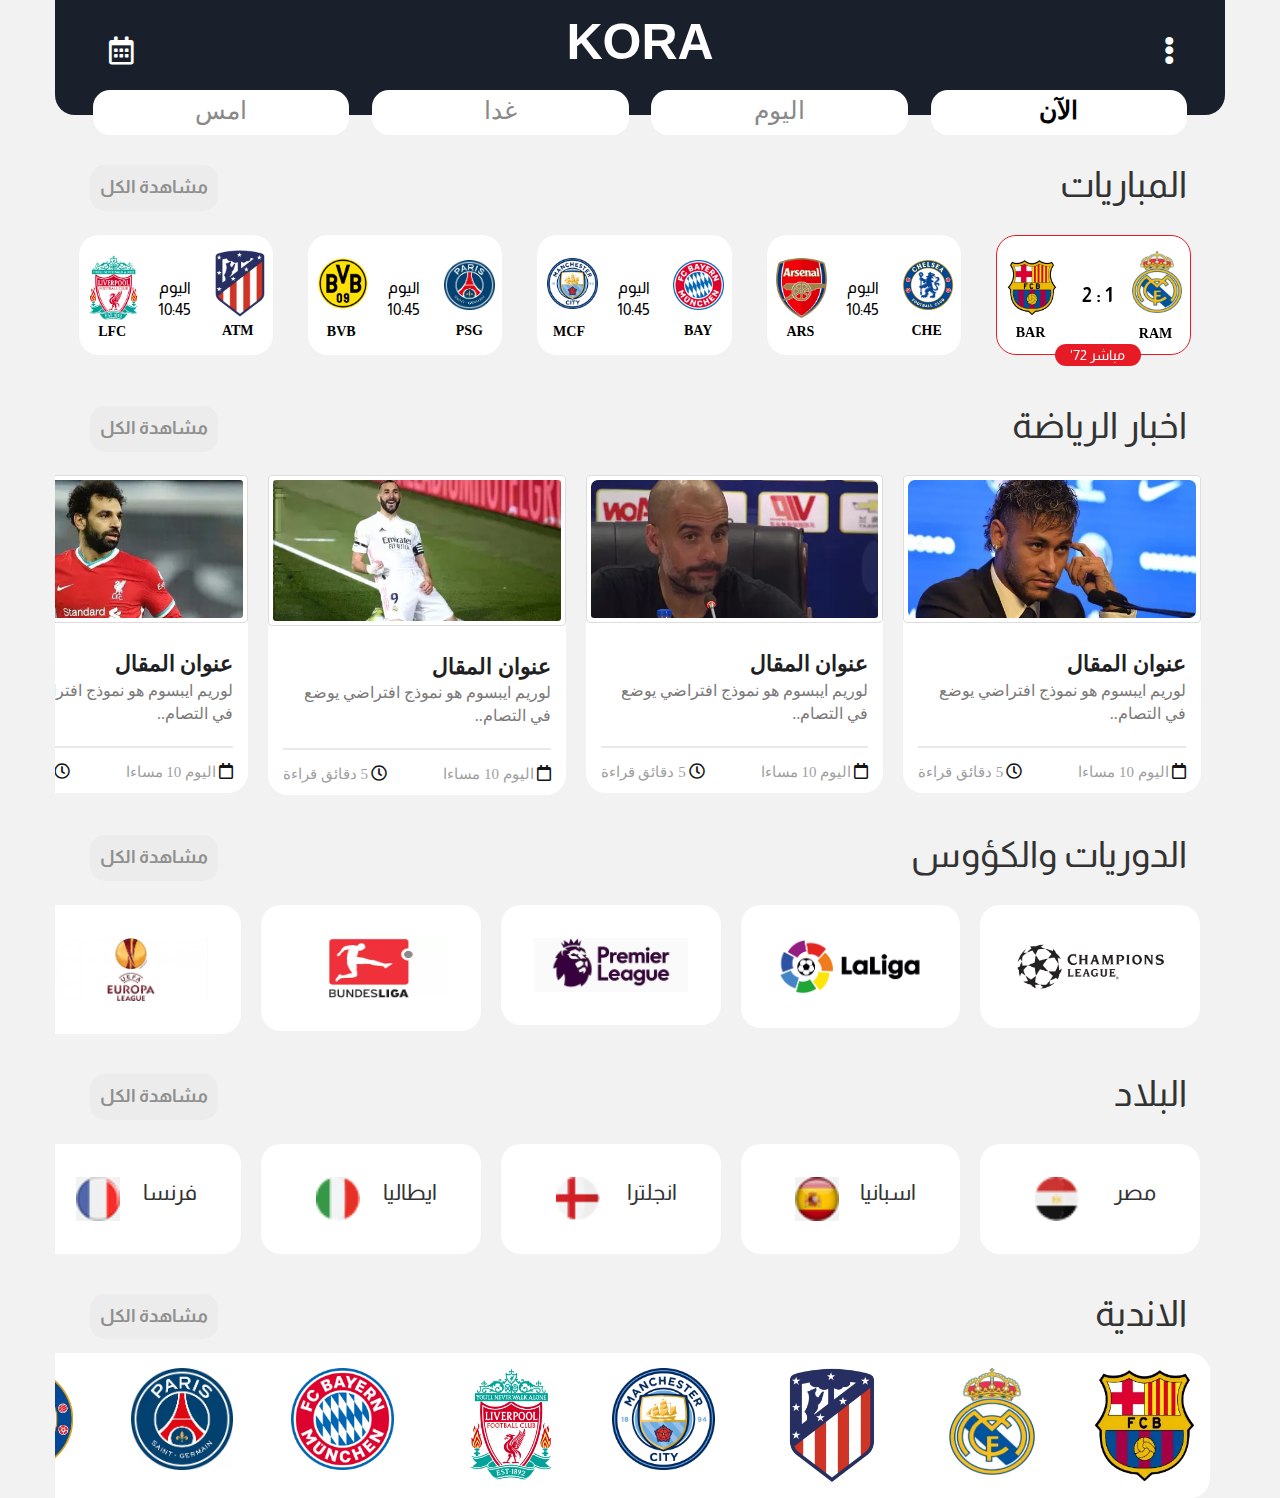
==== commit 8c6d66f9: "edit name of image in news page" ====
--- a/index.html
+++ b/index.html
@@ -148,7 +148,7 @@
                     <div class="slider1 owl-carousel">
                         <a href="html/news.html">
                             <div class="card ">
-                                <div class="img">
+                                <div class="img thumbnail">
                                     <img src="img/news/new1.webp" alt="img1">
                                 </div>
                                 <div class="content">
@@ -169,7 +169,7 @@
                         
                         <a href="html/news.html">
                             <div class="card ">
-                                <div class="img">
+                                <div class="img thumbnail">
                                     <img src="img/news/new2.webp" alt="img2">
                                 </div>
                                 <div class="content">
@@ -190,8 +190,8 @@
 
                         <a href="html/news.html">
                             <div class="card ">
-                                <div class="img">
-                                    <img src="img/news/new1.webp" alt="img1">
+                                <div class="img thumbnail">
+                                    <img src="img/news/new3.webp" alt="img1">
                                 </div>
                                 <div class="content">
                                     <div class="title">عنوان المقال</div>
@@ -211,8 +211,8 @@
 
                         <a href="html/news.html">
                             <div class="card ">
-                                <div class="img">
-                                    <img src="img/news/new2.webp" alt="img2">
+                                <div class="img thumbnail">
+                                    <img src="img/news/new4.webp" alt="img2">
                                 </div>
                                 <div class="content">
                                     <div class="title">عنوان المقال</div>
@@ -232,7 +232,7 @@
 
                         <a href="html/news.html">
                             <div class="card ">
-                                <div class="img">
+                                <div class="img thumbnail">
                                     <img src="img/news/new1.webp" alt="img1">
                                 </div>
                                 <div class="content">
--- a/css/home.css
+++ b/css/home.css
@@ -110,6 +110,8 @@
 .article .slider .card .img img {height: 100%;width: 100%;object-fit: cover;border-radius:10px}
 .article .slider .card {height: 400px;}
 .article .slider .card .img {height: 262px}
+.thumbnail {margin-bottom: 10px;}
+.thumbnail img {border-radius: 3px;}
 .article .card .content {padding: 15px;}
 .slider .card .content {padding: 10px 20px;}
 .card .content .title{font-size: 22px;font-weight: 600;color: #1e2022;font-family: clear_sans;}
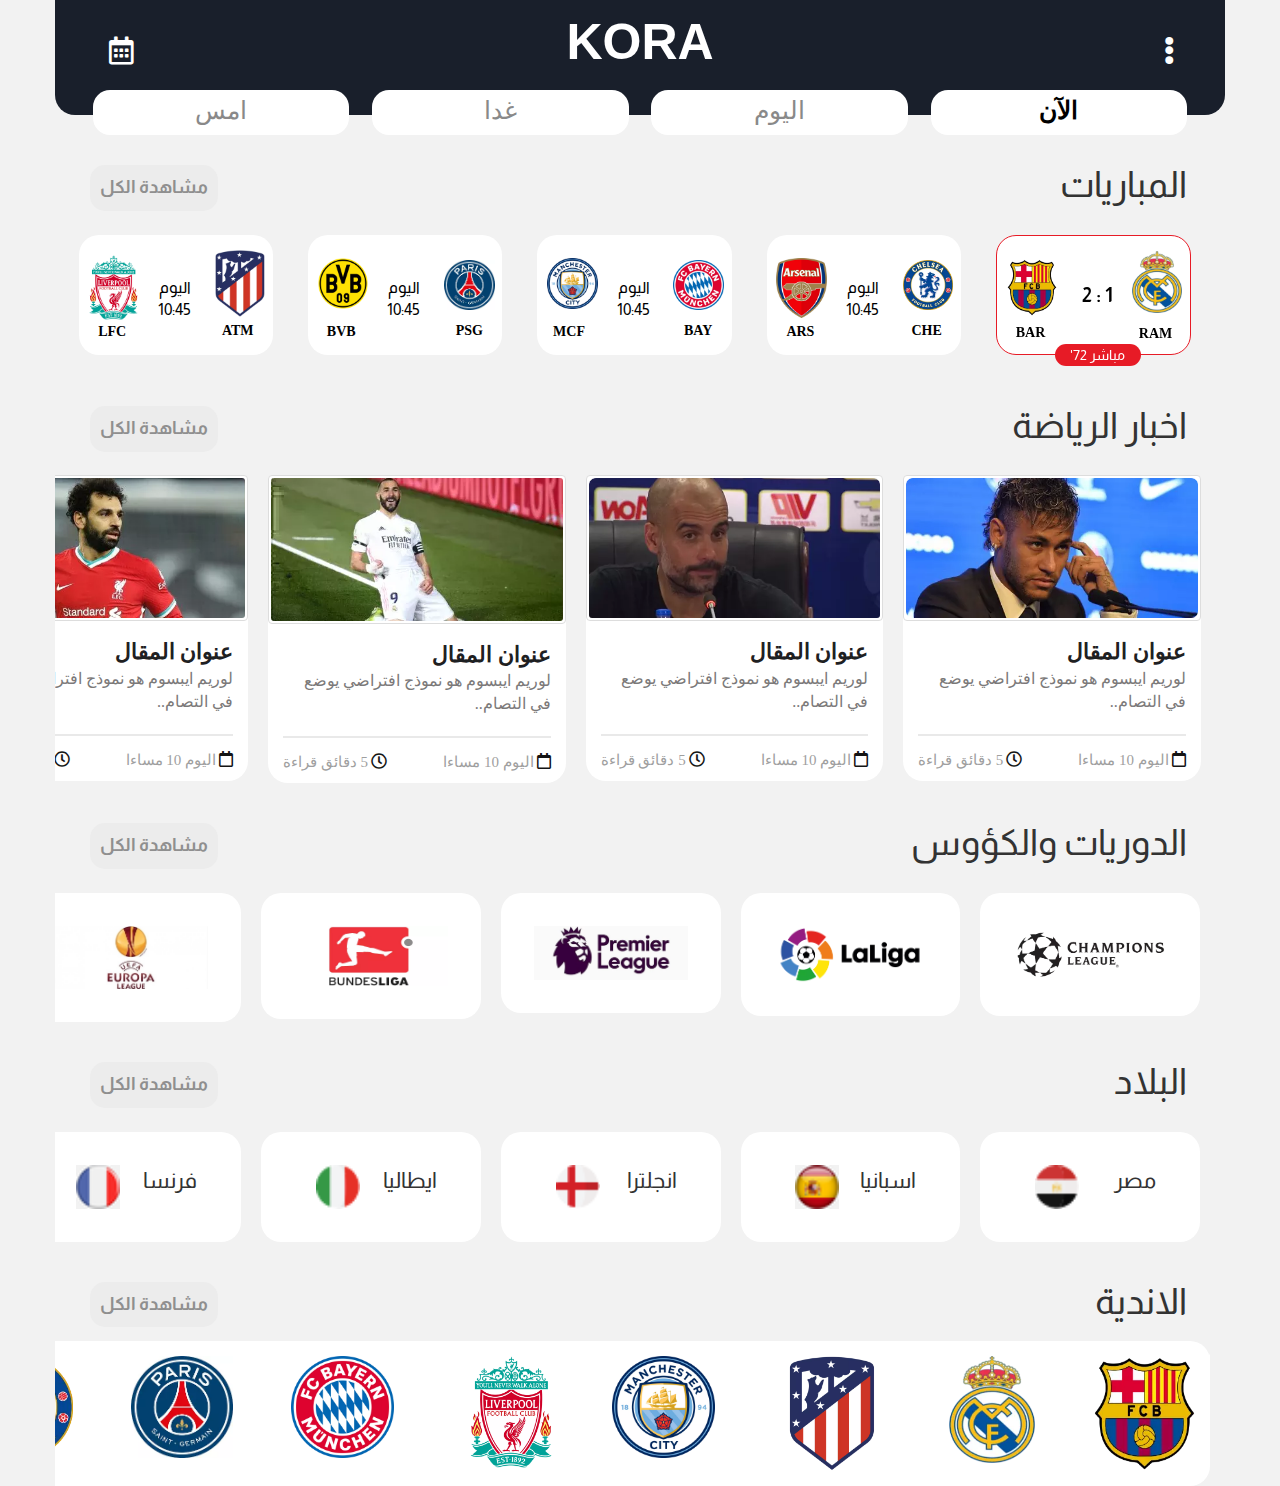
==== commit 0b6d5623: "add favicon and edit name of page" ====
--- a/index.html
+++ b/index.html
@@ -3,7 +3,7 @@
     <head>
         <meta charset="utf-8">
         <meta name="viewport" content="width=device-width, initial-scale=1.0">
-        <title>Koora page</title>
+        <title>Kora page</title>
         <link rel="stylesheet" href="css/all.min.css">
         <link rel="stylesheet" href="https://fonts.googleapis.com/css2?family=Almarai&display=swap">
         <link rel="stylesheet" href="https://fonts.googleapis.com/css2?family=Almarai:wght@400;700&display=swap">
@@ -11,6 +11,7 @@
         <link rel="stylesheet" href="https://cdnjs.cloudflare.com/ajax/libs/OwlCarousel2/2.3.4/assets/owl.carousel.min.css">
         <link rel="stylesheet" href="css/bootstrap.css">
         <link rel="stylesheet" href="css/home.css?v=6">
+        <link rel="icon" href="https://kora.com/templates/user/default/images/AppStoreIcon.ico">
     </head>
     <body>
         <!-- start header -->
--- a/css/home.css
+++ b/css/home.css
@@ -110,7 +110,7 @@
 .article .slider .card .img img {height: 100%;width: 100%;object-fit: cover;border-radius:10px}
 .article .slider .card {height: 400px;}
 .article .slider .card .img {height: 262px}
-.thumbnail {margin-bottom: 10px;}
+.thumbnail {margin-bottom: 0;padding: 2px;}
 .thumbnail img {border-radius: 3px;}
 .article .card .content {padding: 15px;}
 .slider .card .content {padding: 10px 20px;}
